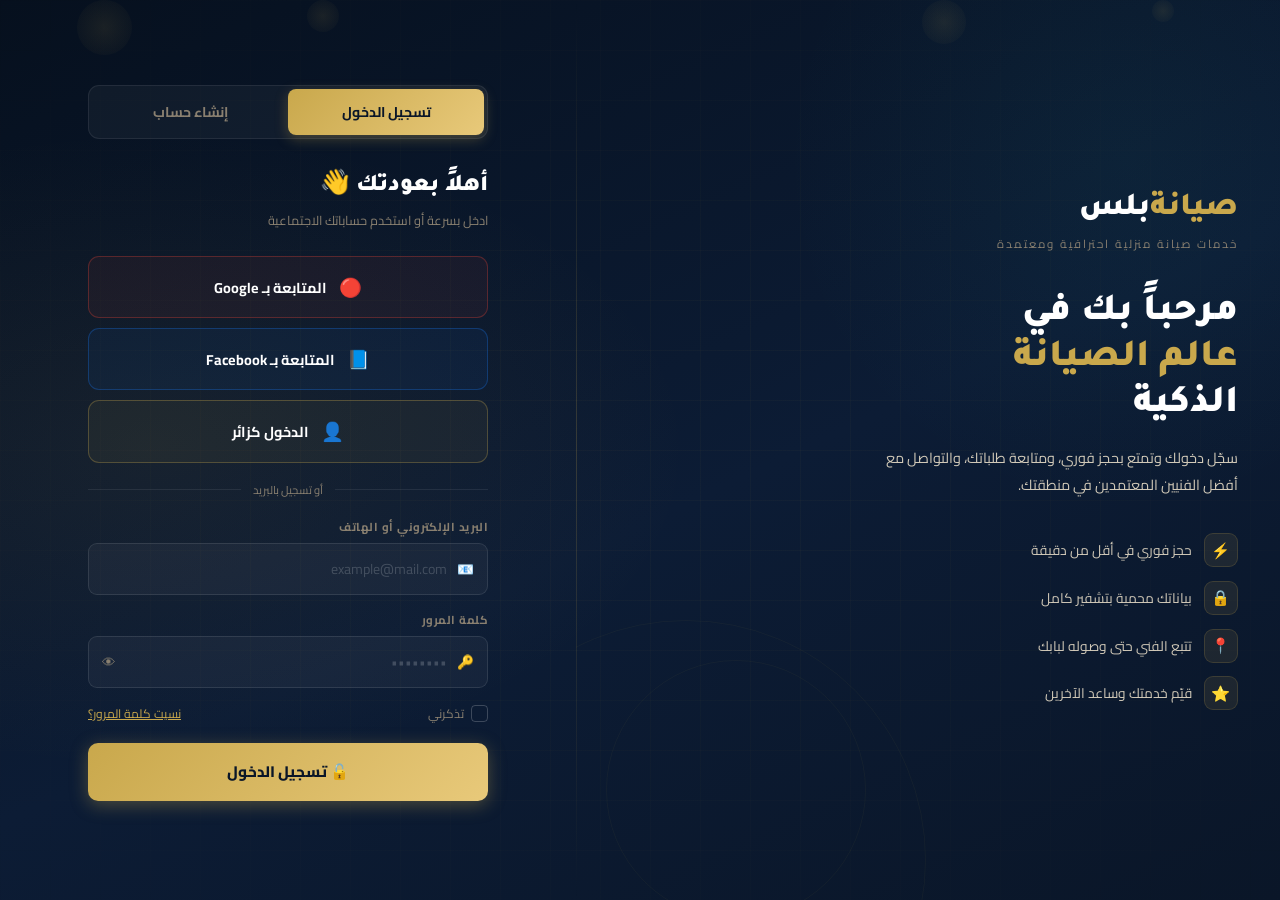
==== auth.html @ ac3dfc29 "Add files via upload" ====
<!DOCTYPE html>
<html lang="ar" dir="rtl">
<head>
<meta charset="UTF-8"/>
<meta name="viewport" content="width=device-width,initial-scale=1.0"/>
<title>صيانةبلس — تسجيل الدخول</title>
<link href="https://fonts.googleapis.com/css2?family=Cairo:wght@300;400;600;700;900&family=Tajawal:wght@400;700;800;900&display=swap" rel="stylesheet"/>
<style>
*,*::before,*::after{box-sizing:border-box;margin:0;padding:0}
:root{--navy:#0a1628;--navy-mid:#112240;--navy-light:#1a3258;--gold:#c9a84c;--gold-light:#e8c97a;--white:#fff;--body-text:#d1c9b8;--muted:#8a8070;--red:#e8534a;--green:#2ecc71}
html,body{height:100%;font-family:'Cairo',sans-serif;background:var(--navy);color:var(--white);overflow-x:hidden;-webkit-font-smoothing:antialiased}

/* BG */
.bg{position:fixed;inset:0;z-index:0;background:radial-gradient(ellipse 65% 55% at 12% 50%,rgba(201,168,76,.07),transparent 65%),radial-gradient(ellipse 45% 65% at 88% 18%,rgba(46,196,182,.05),transparent 60%),linear-gradient(155deg,#06101e,#0c1c35 55%,#0a1628)}
.bg-grid{position:fixed;inset:0;z-index:0;background-image:linear-gradient(rgba(201,168,76,.035) 1px,transparent 1px),linear-gradient(90deg,rgba(201,168,76,.035) 1px,transparent 1px);background-size:50px 50px;mask-image:radial-gradient(ellipse 100% 100% at 50% 50%,black 15%,transparent 75%)}
.particle{position:fixed;border-radius:50%;pointer-events:none;z-index:0;background:radial-gradient(circle,rgba(201,168,76,.1),transparent);animation:pfloat linear infinite}
@keyframes pfloat{0%{transform:translateY(105vh) scale(0);opacity:0}8%{opacity:1}92%{opacity:.25}100%{transform:translateY(-8vh) scale(1);opacity:0}}

/* LAYOUT */
.page{position:relative;z-index:1;min-height:100vh;display:grid;grid-template-columns:1.1fr .9fr}

/* BRAND PANEL */
.brand-panel{display:flex;flex-direction:column;justify-content:center;padding:3rem 6%;position:relative;overflow:hidden}
.brand-panel::after{content:'';position:absolute;top:0;left:0;width:1px;height:100%;background:linear-gradient(to bottom,transparent,rgba(201,168,76,.22),transparent)}
.deco{position:absolute;border-radius:50%;border:1px solid rgba(201,168,76,.05);pointer-events:none}
.brand-logo{font-family:'Tajawal',sans-serif;font-size:2rem;font-weight:900;color:var(--gold);margin-bottom:.35rem;animation:up .6s ease both}
.brand-logo span{color:var(--white)}
.brand-sub{font-size:.72rem;color:var(--muted);letter-spacing:2px;text-transform:uppercase;margin-bottom:2.2rem;animation:up .6s .08s ease both}
.brand-heading{font-family:'Tajawal',sans-serif;font-size:clamp(1.9rem,3vw,2.8rem);font-weight:900;line-height:1.2;margin-bottom:1rem;animation:up .6s .16s ease both}
.brand-heading em{font-style:normal;color:var(--gold)}
.brand-desc{font-size:.9rem;color:var(--body-text);line-height:1.85;max-width:380px;margin-bottom:2.2rem;animation:up .6s .24s ease both}
.brand-feats{display:flex;flex-direction:column;gap:.85rem;animation:up .6s .32s ease both}
.feat{display:flex;align-items:center;gap:.75rem;font-size:.86rem;color:var(--body-text)}
.feat-ico{width:34px;height:34px;border-radius:9px;background:rgba(201,168,76,.1);border:1px solid rgba(201,168,76,.18);display:flex;align-items:center;justify-content:center;font-size:.95rem;flex-shrink:0}

/* FORM PANEL */
.form-panel{display:flex;flex-direction:column;justify-content:center;align-items:center;padding:2.5rem 5%;overflow-y:auto}
.form-box{width:100%;max-width:400px}

/* TABS */
.tabs{display:grid;grid-template-columns:1fr 1fr;background:rgba(255,255,255,.04);border:1px solid rgba(255,255,255,.08);border-radius:11px;padding:3px;margin-bottom:1.8rem}
.tab{padding:.65rem;border-radius:8px;border:none;background:transparent;color:var(--muted);font-family:'Cairo',sans-serif;font-size:.88rem;font-weight:700;cursor:pointer;transition:all .25s}
.tab.active{background:linear-gradient(135deg,var(--gold),var(--gold-light));color:var(--navy);box-shadow:0 4px 14px rgba(201,168,76,.3)}
.form-title{font-family:'Tajawal',sans-serif;font-size:1.5rem;font-weight:900;margin-bottom:.35rem}
.form-title em{font-style:normal;color:var(--gold)}
.form-sub{font-size:.8rem;color:var(--muted);margin-bottom:1.5rem}

/* SOCIAL BUTTONS */
.socials{display:flex;flex-direction:column;gap:.6rem;margin-bottom:1rem}
.soc-btn{display:flex;align-items:center;justify-content:center;gap:.75rem;padding:.8rem;border-radius:11px;border:1px solid rgba(255,255,255,.1);background:rgba(255,255,255,.04);color:var(--white);font-family:'Cairo',sans-serif;font-size:.9rem;font-weight:700;cursor:pointer;transition:all .22s;width:100%}
.soc-btn:hover{transform:translateY(-2px);box-shadow:0 6px 18px rgba(0,0,0,.3)}
.soc-btn.google{border-color:rgba(234,67,53,.3);background:rgba(234,67,53,.06)}
.soc-btn.google:hover{background:rgba(234,67,53,.13);border-color:rgba(234,67,53,.55)}
.soc-btn.fb{border-color:rgba(24,119,242,.3);background:rgba(24,119,242,.06)}
.soc-btn.fb:hover{background:rgba(24,119,242,.13);border-color:rgba(24,119,242,.55)}
.soc-btn.guest{border-color:rgba(201,168,76,.3);background:rgba(201,168,76,.06)}
.soc-btn.guest:hover{background:rgba(201,168,76,.13);border-color:rgba(201,168,76,.55)}
.soc-ico{font-size:1.15rem}

/* DIVIDER */
.divider{display:flex;align-items:center;gap:.75rem;margin:1rem 0}
.divider::before,.divider::after{content:'';flex:1;height:1px;background:rgba(255,255,255,.08)}
.divider span{font-size:.7rem;color:var(--muted);white-space:nowrap}

/* FORM FIELDS */
.fg{margin-bottom:.85rem}
.fg label{display:block;font-size:.72rem;font-weight:700;color:var(--muted);margin-bottom:.35rem;letter-spacing:.5px}
.iw{position:relative}
.iw .ico{position:absolute;top:50%;transform:translateY(-50%);right:.9rem;font-size:.85rem;color:var(--muted);pointer-events:none;transition:color .2s}
.iw input{width:100%;background:rgba(255,255,255,.04);border:1px solid rgba(255,255,255,.1);border-radius:9px;padding:.75rem 2.5rem .75rem 2.5rem;color:var(--white);font-family:'Cairo',sans-serif;font-size:.88rem;outline:none;transition:border-color .2s,background .2s}
.iw input:focus{border-color:var(--gold);background:rgba(201,168,76,.04)}
.iw input::placeholder{color:rgba(255,255,255,.18)}
.iw input:focus~.ico{color:var(--gold)}
.iw input.ie{border-color:var(--red)!important}
.eye{position:absolute;top:50%;transform:translateY(-50%);left:.9rem;background:none;border:none;color:var(--muted);cursor:pointer;font-size:.85rem;transition:color .2s}
.eye:hover{color:var(--gold)}
.err-msg{font-size:.7rem;color:var(--red);margin-top:.28rem;display:none}
.err-msg.show{display:block}
.fgrow{display:grid;grid-template-columns:1fr 1fr;gap:.75rem}

/* STRENGTH */
.str-wrap{margin-top:.35rem;display:none}
.str-wrap.show{display:block}
.str-bar{height:3px;border-radius:3px;background:rgba(255,255,255,.08);overflow:hidden}
.str-fill{height:100%;border-radius:3px;transition:width .3s,background .3s;width:0}
.str-lbl{font-size:.65rem;color:var(--muted);margin-top:.25rem}

/* EXTRA ROWS */
.row-between{display:flex;justify-content:space-between;align-items:center;margin-bottom:1.1rem}
.chk-row{display:flex;align-items:center;gap:.45rem;cursor:pointer}
.chk-row input{display:none}
.chk{width:17px;height:17px;border-radius:4px;border:1px solid rgba(255,255,255,.2);display:flex;align-items:center;justify-content:center;flex-shrink:0;transition:all .2s}
.chk-row input:checked+.chk{background:var(--gold);border-color:var(--gold)}
.chk-row input:checked+.chk::after{content:'✓';font-size:.6rem;color:var(--navy);font-weight:900}
.chk-lbl{font-size:.76rem;color:var(--muted)}
.chk-lbl a{color:var(--gold)}
.forgot{font-size:.76rem;color:var(--gold)}
.forgot:hover{text-decoration:underline}

/* SUBMIT */
.btn-go{width:100%;padding:.92rem;background:linear-gradient(135deg,var(--gold),var(--gold-light));color:var(--navy);border:none;border-radius:10px;font-family:'Cairo',sans-serif;font-size:.95rem;font-weight:800;cursor:pointer;transition:transform .2s,box-shadow .2s;box-shadow:0 4px 18px rgba(201,168,76,.35);margin-bottom:.9rem}
.btn-go:hover{transform:translateY(-2px);box-shadow:0 8px 28px rgba(201,168,76,.5)}
.btn-go.ld{pointer-events:none;opacity:.75}

/* SUCCESS */
.suc-box{display:none;text-align:center;padding:1.5rem 0}
.suc-ring{width:72px;height:72px;border-radius:50%;background:rgba(46,204,113,.1);border:2px solid var(--green);display:flex;align-items:center;justify-content:center;font-size:2rem;margin:0 auto .9rem;animation:pop .4s ease}
@keyframes pop{from{transform:scale(0)}to{transform:scale(1)}}
.suc-box h3{font-family:'Tajawal',sans-serif;font-size:1.3rem;font-weight:900;margin-bottom:.4rem}
.suc-box p{font-size:.83rem;color:var(--body-text);line-height:1.7;margin-bottom:1.2rem}

/* TOAST */
.toast{position:fixed;bottom:1.5rem;left:50%;transform:translateX(-50%);background:var(--navy-mid);border:1px solid rgba(201,168,76,.3);border-radius:10px;padding:.72rem 1.4rem;font-size:.83rem;font-weight:600;box-shadow:0 8px 28px rgba(0,0,0,.4);z-index:999;opacity:0;pointer-events:none;transition:opacity .3s;white-space:nowrap}
.toast.show{opacity:1}
.toast.ok{border-color:rgba(46,204,113,.4);color:#86efac}
.toast.err{border-color:rgba(232,83,74,.4);color:#fca5a5}

@keyframes up{from{opacity:0;transform:translateY(14px)}to{opacity:1;transform:translateY(0)}}

/* RESPONSIVE */
@media(max-width:860px){
  .page{grid-template-columns:1fr}
  .brand-panel{display:none}
  .form-panel{padding:2rem 1.2rem;min-height:100vh;justify-content:flex-start;padding-top:3.5rem}
  .form-box{max-width:100%}
}
@media(max-width:420px){
  .fgrow{grid-template-columns:1fr}
  .soc-btn{font-size:.82rem}
}
</style>
</head>
<body>
<div class="bg"></div>
<div class="bg-grid"></div>
<div class="particle" style="width:55px;height:55px;left:6%;animation-duration:13s;animation-delay:0s"></div>
<div class="particle" style="width:32px;height:32px;left:24%;animation-duration:18s;animation-delay:3.5s"></div>
<div class="particle" style="width:44px;height:44px;left:72%;animation-duration:15s;animation-delay:1.8s"></div>
<div class="particle" style="width:22px;height:22px;left:90%;animation-duration:21s;animation-delay:7s"></div>

<div class="page">
  <!-- BRAND -->
  <div class="brand-panel">
    <div class="deco" style="width:480px;height:480px;bottom:-200px;left:-130px"></div>
    <div class="deco" style="width:260px;height:260px;bottom:-20px;left:30px"></div>
    <div class="brand-logo">صيانة<span>بلس</span></div>
    <div class="brand-sub">خدمات صيانة منزلية احترافية ومعتمدة</div>
    <div class="brand-heading">مرحباً بك في<br/><em>عالم الصيانة</em><br/>الذكية</div>
    <p class="brand-desc">سجّل دخولك وتمتع بحجز فوري، ومتابعة طلباتك، والتواصل مع أفضل الفنيين المعتمدين في منطقتك.</p>
    <div class="brand-feats">
      <div class="feat"><div class="feat-ico">⚡</div><span>حجز فوري في أقل من دقيقة</span></div>
      <div class="feat"><div class="feat-ico">🔒</div><span>بياناتك محمية بتشفير كامل</span></div>
      <div class="feat"><div class="feat-ico">📍</div><span>تتبع الفني حتى وصوله لبابك</span></div>
      <div class="feat"><div class="feat-ico">⭐</div><span>قيّم خدمتك وساعد الآخرين</span></div>
    </div>
  </div>

  <!-- FORM -->
  <div class="form-panel">
    <div class="form-box">

      <!-- Mobile logo -->
      <div style="display:none" class="mob-logo">
        <div class="brand-logo" style="font-size:1.6rem;margin-bottom:.2rem">صيانة<span style="color:#fff">بلس</span></div>
        <div style="font-size:.7rem;color:var(--muted);letter-spacing:2px;text-transform:uppercase;margin-bottom:1.5rem">خدمات صيانة منزلية</div>
      </div>

      <div class="tabs">
        <button class="tab active" id="tab-login" onclick="switchTab('login')">تسجيل الدخول</button>
        <button class="tab" id="tab-reg" onclick="switchTab('reg')">إنشاء حساب</button>
      </div>

      <!-- ══ LOGIN ══ -->
      <div id="sec-login">
        <div class="form-title">أهلاً بعودتك <em>👋</em></div>
        <p class="form-sub">ادخل بسرعة أو استخدم حساباتك الاجتماعية</p>
        <div class="socials">
          <button class="soc-btn google" onclick="goSocial('Google')"><span class="soc-ico">🔴</span> المتابعة بـ Google</button>
          <button class="soc-btn fb" onclick="goSocial('Facebook')"><span class="soc-ico">📘</span> المتابعة بـ Facebook</button>
          <button class="soc-btn guest" onclick="goGuest()"><span class="soc-ico">👤</span> الدخول كزائر</button>
        </div>
        <div class="divider"><span>أو تسجيل بالبريد</span></div>
        <div class="fg">
          <label>البريد الإلكتروني أو الهاتف</label>
          <div class="iw"><input type="text" id="l-email" placeholder="example@mail.com"/><span class="ico">📧</span></div>
          <div class="err-msg" id="l-email-err">يرجى إدخال بريد أو هاتف صحيح</div>
        </div>
        <div class="fg">
          <label>كلمة المرور</label>
          <div class="iw"><input type="password" id="l-pass" placeholder="••••••••"/><span class="ico">🔑</span><button class="eye" onclick="togglePass('l-pass',this)" type="button">👁</button></div>
          <div class="err-msg" id="l-pass-err">كلمة المرور مطلوبة</div>
        </div>
        <div class="row-between">
          <label class="chk-row"><input type="checkbox" id="l-rem"/><span class="chk"></span><span class="chk-lbl">تذكرني</span></label>
          <a href="#" class="forgot">نسيت كلمة المرور؟</a>
        </div>
        <button class="btn-go" id="l-btn" onclick="doLogin()">🔓 تسجيل الدخول</button>
      </div>

      <!-- ══ REGISTER ══ -->
      <div id="sec-reg" style="display:none">
        <div class="form-title">إنشاء <em>حساب جديد</em></div>
        <p class="form-sub">انضم لآلاف العملاء السعداء اليوم</p>
        <div class="socials">
          <button class="soc-btn google" onclick="goSocial('Google')"><span class="soc-ico">🔴</span> التسجيل بـ Google</button>
          <button class="soc-btn fb" onclick="goSocial('Facebook')"><span class="soc-ico">📘</span> التسجيل بـ Facebook</button>
        </div>
        <div class="divider"><span>أو بالبريد الإلكتروني</span></div>
        <div class="suc-box" id="reg-ok">
          <div class="suc-ring">✅</div>
          <h3>تم إنشاء حسابك!</h3>
          <p>مرحباً بك في صيانةبلس 🎉<br/>جاري الدخول للموقع...</p>
          <button class="btn-go" onclick="redirect()">الذهاب للموقع →</button>
        </div>
        <div id="reg-form">
          <div class="fgrow">
            <div class="fg"><label>الاسم الأول</label><div class="iw"><input type="text" id="r-first" placeholder="محمد"/><span class="ico">👤</span></div><div class="err-msg" id="r-first-err">الاسم مطلوب</div></div>
            <div class="fg"><label>اسم العائلة</label><div class="iw"><input type="text" id="r-last" placeholder="أحمد"/><span class="ico">👤</span></div><div class="err-msg" id="r-last-err">مطلوب</div></div>
          </div>
          <div class="fg"><label>رقم الهاتف</label><div class="iw"><input type="tel" id="r-phone" placeholder="01XXXXXXXXX"/><span class="ico">📞</span></div><div class="err-msg" id="r-phone-err">رقم غير صحيح (01XXXXXXXXX)</div></div>
          <div class="fg"><label>البريد الإلكتروني</label><div class="iw"><input type="email" id="r-email" placeholder="example@mail.com"/><span class="ico">📧</span></div><div class="err-msg" id="r-email-err">بريد غير صحيح</div></div>
          <div class="fg">
            <label>كلمة المرور</label>
            <div class="iw"><input type="password" id="r-pass" placeholder="••••••••" oninput="checkStr(this.value)"/><span class="ico">🔑</span><button class="eye" onclick="togglePass('r-pass',this)" type="button">👁</button></div>
            <div class="str-wrap" id="str-wrap"><div class="str-bar"><div class="str-fill" id="str-fill"></div></div><div class="str-lbl" id="str-lbl"></div></div>
            <div class="err-msg" id="r-pass-err">كلمة المرور يجب أن تكون 8 أحرف على الأقل</div>
          </div>
          <div class="fg"><label>تأكيد كلمة المرور</label><div class="iw"><input type="password" id="r-pass2" placeholder="••••••••"/><span class="ico">🔑</span><button class="eye" onclick="togglePass('r-pass2',this)" type="button">👁</button></div><div class="err-msg" id="r-pass2-err">كلمات المرور غير متطابقة</div></div>
          <label class="chk-row" style="margin-bottom:1.1rem"><input type="checkbox" id="r-agree"/><span class="chk"></span><span class="chk-lbl">أوافق على <a href="#">الشروط والأحكام</a></span></label>
          <button class="btn-go" id="r-btn" onclick="doReg()">🚀 إنشاء الحساب</button>
        </div>
      </div>

    </div>
  </div>
</div>

<div class="toast" id="toast"></div>

<script>
// show mobile logo on small screens
if(window.innerWidth<=860){const ml=document.querySelector('.mob-logo');if(ml)ml.style.display='block';}

function switchTab(t){
  const isL=t==='login';
  document.getElementById('sec-login').style.display=isL?'block':'none';
  document.getElementById('sec-reg').style.display=isL?'none':'block';
  document.getElementById('tab-login').classList.toggle('active',isL);
  document.getElementById('tab-reg').classList.toggle('active',!isL);
  if(!isL){document.getElementById('reg-ok').style.display='none';document.getElementById('reg-form').style.display='block';}
}

function togglePass(id,btn){
  const el=document.getElementById(id);
  const h=el.type==='password';
  el.type=h?'text':'password';btn.textContent=h?'🙈':'👁';
}

function checkStr(v){
  const w=document.getElementById('str-wrap'),f=document.getElementById('str-fill'),l=document.getElementById('str-lbl');
  w.classList.toggle('show',v.length>0);if(!v)return;
  let s=0;if(v.length>=8)s++;if(/[A-Z]/.test(v))s++;if(/[0-9]/.test(v))s++;if(/[^A-Za-z0-9]/.test(v))s++;
  const lvs=[{w:'25%',bg:'#e8534a',t:'🔴 ضعيفة جداً'},{w:'50%',bg:'#f97316',t:'🟠 ضعيفة'},{w:'75%',bg:'#eab308',t:'🟡 متوسطة'},{w:'100%',bg:'#2ecc71',t:'🟢 قوية جداً'}];
  const lv=lvs[Math.max(s-1,0)];f.style.width=lv.w;f.style.background=lv.bg;l.textContent=lv.t;
}

function showToast(msg,type='ok'){
  const t=document.getElementById('toast');t.textContent=msg;t.className='toast '+type+' show';
  setTimeout(()=>t.classList.remove('show'),3200);
}

function isEmail(v){return /^[^\s@]+@[^\s@]+\.[^\s@]+$/.test(v);}
function isPhone(v){return /^01[0-9]{9}$/.test(v.replace(/[\s-]/g,''));}

function setErr(id,show){const el=document.getElementById(id);if(el)el.classList.toggle('show',show);}
function setIE(id,has){const el=document.getElementById(id);if(el)el.classList.toggle('ie',has);}

function redirect(){sessionStorage.setItem('loggedIn','true');window.location.href='index.html';}

function doLogin(){
  const em=document.getElementById('l-email').value.trim();
  const ps=document.getElementById('l-pass').value;
  let ok=true;
  const emOk=isEmail(em)||isPhone(em);setIE('l-email',!emOk);setErr('l-email-err',!emOk);if(!emOk)ok=false;
  const psOk=ps.length>0;setIE('l-pass',!psOk);setErr('l-pass-err',!psOk);if(!psOk)ok=false;
  if(!ok)return;
  const btn=document.getElementById('l-btn');
  btn.classList.add('ld');btn.textContent='جاري التحقق...';
  setTimeout(()=>{
    btn.classList.remove('ld');btn.textContent='🔓 تسجيل الدخول';
    showToast('✅ أهلاً بك! جاري الدخول...','ok');
    setTimeout(()=>{sessionStorage.setItem('loggedIn','true');window.location.href='index.html';},1100);
  },1600);
}

function doReg(){
  const first=document.getElementById('r-first').value.trim();
  const last=document.getElementById('r-last').value.trim();
  const phone=document.getElementById('r-phone').value.trim();
  const email=document.getElementById('r-email').value.trim();
  const pass=document.getElementById('r-pass').value;
  const pass2=document.getElementById('r-pass2').value;
  const agreed=document.getElementById('r-agree').checked;
  let ok=true;
  setIE('r-first',!first);setErr('r-first-err',!first);if(!first)ok=false;
  setIE('r-last',!last);setErr('r-last-err',!last);if(!last)ok=false;
  const phOk=isPhone(phone);setIE('r-phone',!phOk);setErr('r-phone-err',!phOk);if(!phOk)ok=false;
  const emOk=isEmail(email);setIE('r-email',!emOk);setErr('r-email-err',!emOk);if(!emOk)ok=false;
  const psOk=pass.length>=8;setIE('r-pass',!psOk);setErr('r-pass-err',!psOk);if(!psOk)ok=false;
  const p2Ok=pass===pass2&&pass2.length>0;setIE('r-pass2',!p2Ok);setErr('r-pass2-err',!p2Ok);if(!p2Ok)ok=false;
  if(!agreed){showToast('⚠️ يجب الموافقة على الشروط','err');ok=false;}
  if(!ok)return;
  const btn=document.getElementById('r-btn');
  btn.classList.add('ld');btn.textContent='جاري إنشاء الحساب...';
  setTimeout(()=>{
    btn.classList.remove('ld');btn.textContent='🚀 إنشاء الحساب';
    sessionStorage.setItem('loggedIn','true');
    sessionStorage.setItem('userName',first+' '+last);
    document.getElementById('reg-form').style.display='none';
    document.getElementById('reg-ok').style.display='block';
  },1800);
}

function goSocial(p){
  showToast('🔄 جاري الاتصال بـ '+p+'...','ok');
  setTimeout(()=>{
    sessionStorage.setItem('loggedIn','true');
    sessionStorage.setItem('via',p);
    showToast('✅ تم الدخول بنجاح!','ok');
    setTimeout(()=>{window.location.href='index.html';},900);
  },1700);
}

function goGuest(){
  showToast('👤 دخول كزائر...','ok');
  setTimeout(()=>{sessionStorage.setItem('loggedIn','guest');window.location.href='index.html';},700);
}

document.addEventListener('keydown',e=>{
  if(e.key==='Enter'){
    const sec=document.getElementById('sec-login').style.display;
    if(sec!=='none')doLogin();else doReg();
  }
});
</script>
</body>
</html>
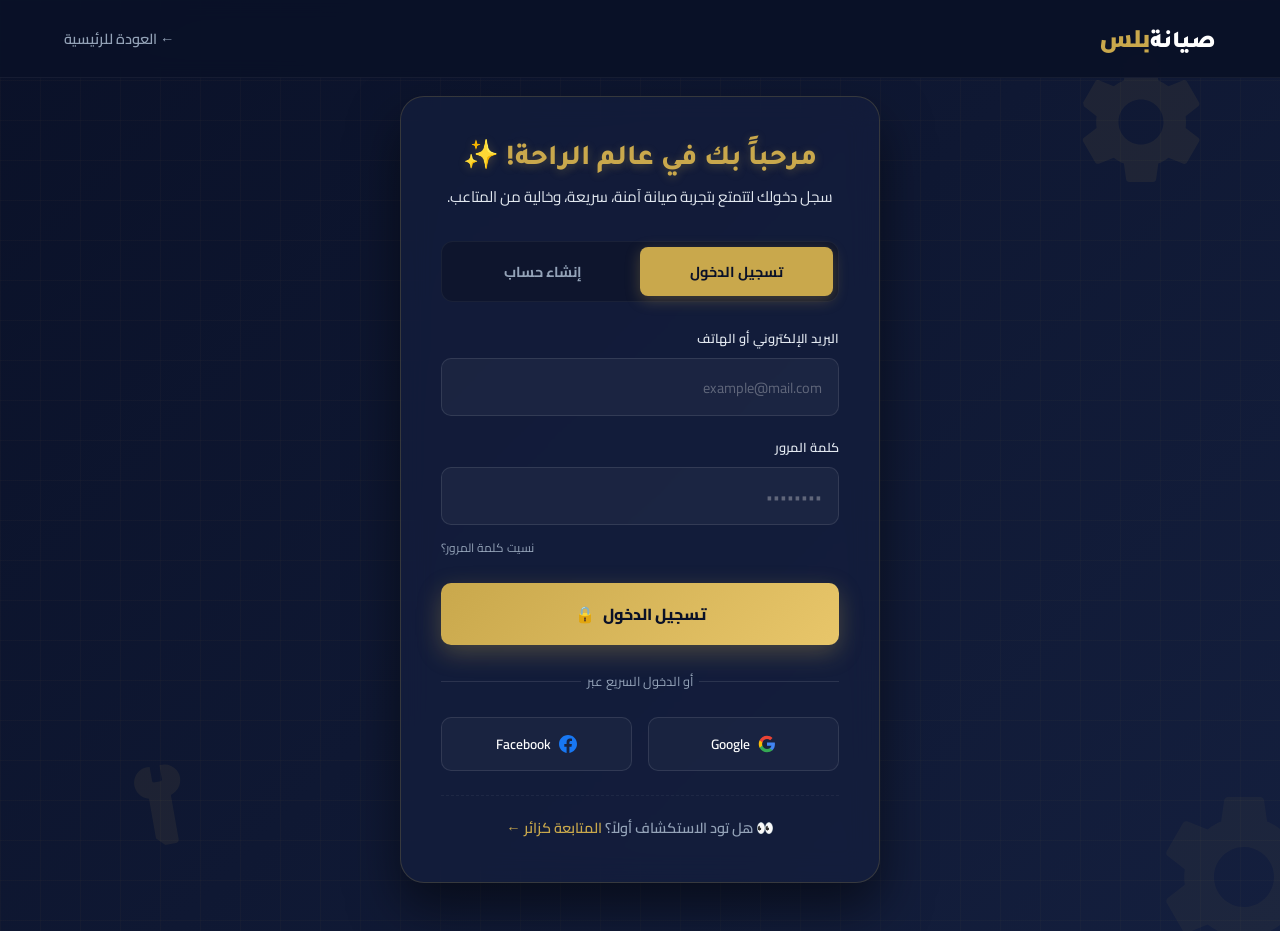
==== commit 8171fd31: "Add files via upload" ====
--- a/auth.html
+++ b/auth.html
@@ -3,345 +3,373 @@
 <head>
 <meta charset="UTF-8"/>
 <meta name="viewport" content="width=device-width,initial-scale=1.0"/>
-<title>صيانةبلس — تسجيل الدخول</title>
+<title>تسجيل الدخول — صيانةبلس</title>
 <link href="https://fonts.googleapis.com/css2?family=Cairo:wght@300;400;600;700;900&family=Tajawal:wght@400;700;800;900&display=swap" rel="stylesheet"/>
+
 <style>
-*,*::before,*::after{box-sizing:border-box;margin:0;padding:0}
-:root{--navy:#0a1628;--navy-mid:#112240;--navy-light:#1a3258;--gold:#c9a84c;--gold-light:#e8c97a;--white:#fff;--body-text:#d1c9b8;--muted:#8a8070;--red:#e8534a;--green:#2ecc71}
-html,body{height:100%;font-family:'Cairo',sans-serif;background:var(--navy);color:var(--white);overflow-x:hidden;-webkit-font-smoothing:antialiased}
-
-/* BG */
-.bg{position:fixed;inset:0;z-index:0;background:radial-gradient(ellipse 65% 55% at 12% 50%,rgba(201,168,76,.07),transparent 65%),radial-gradient(ellipse 45% 65% at 88% 18%,rgba(46,196,182,.05),transparent 60%),linear-gradient(155deg,#06101e,#0c1c35 55%,#0a1628)}
-.bg-grid{position:fixed;inset:0;z-index:0;background-image:linear-gradient(rgba(201,168,76,.035) 1px,transparent 1px),linear-gradient(90deg,rgba(201,168,76,.035) 1px,transparent 1px);background-size:50px 50px;mask-image:radial-gradient(ellipse 100% 100% at 50% 50%,black 15%,transparent 75%)}
-.particle{position:fixed;border-radius:50%;pointer-events:none;z-index:0;background:radial-gradient(circle,rgba(201,168,76,.1),transparent);animation:pfloat linear infinite}
-@keyframes pfloat{0%{transform:translateY(105vh) scale(0);opacity:0}8%{opacity:1}92%{opacity:.25}100%{transform:translateY(-8vh) scale(1);opacity:0}}
-
-/* LAYOUT */
-.page{position:relative;z-index:1;min-height:100vh;display:grid;grid-template-columns:1.1fr .9fr}
-
-/* BRAND PANEL */
-.brand-panel{display:flex;flex-direction:column;justify-content:center;padding:3rem 6%;position:relative;overflow:hidden}
-.brand-panel::after{content:'';position:absolute;top:0;left:0;width:1px;height:100%;background:linear-gradient(to bottom,transparent,rgba(201,168,76,.22),transparent)}
-.deco{position:absolute;border-radius:50%;border:1px solid rgba(201,168,76,.05);pointer-events:none}
-.brand-logo{font-family:'Tajawal',sans-serif;font-size:2rem;font-weight:900;color:var(--gold);margin-bottom:.35rem;animation:up .6s ease both}
-.brand-logo span{color:var(--white)}
-.brand-sub{font-size:.72rem;color:var(--muted);letter-spacing:2px;text-transform:uppercase;margin-bottom:2.2rem;animation:up .6s .08s ease both}
-.brand-heading{font-family:'Tajawal',sans-serif;font-size:clamp(1.9rem,3vw,2.8rem);font-weight:900;line-height:1.2;margin-bottom:1rem;animation:up .6s .16s ease both}
-.brand-heading em{font-style:normal;color:var(--gold)}
-.brand-desc{font-size:.9rem;color:var(--body-text);line-height:1.85;max-width:380px;margin-bottom:2.2rem;animation:up .6s .24s ease both}
-.brand-feats{display:flex;flex-direction:column;gap:.85rem;animation:up .6s .32s ease both}
-.feat{display:flex;align-items:center;gap:.75rem;font-size:.86rem;color:var(--body-text)}
-.feat-ico{width:34px;height:34px;border-radius:9px;background:rgba(201,168,76,.1);border:1px solid rgba(201,168,76,.18);display:flex;align-items:center;justify-content:center;font-size:.95rem;flex-shrink:0}
-
-/* FORM PANEL */
-.form-panel{display:flex;flex-direction:column;justify-content:center;align-items:center;padding:2.5rem 5%;overflow-y:auto}
-.form-box{width:100%;max-width:400px}
-
-/* TABS */
-.tabs{display:grid;grid-template-columns:1fr 1fr;background:rgba(255,255,255,.04);border:1px solid rgba(255,255,255,.08);border-radius:11px;padding:3px;margin-bottom:1.8rem}
-.tab{padding:.65rem;border-radius:8px;border:none;background:transparent;color:var(--muted);font-family:'Cairo',sans-serif;font-size:.88rem;font-weight:700;cursor:pointer;transition:all .25s}
-.tab.active{background:linear-gradient(135deg,var(--gold),var(--gold-light));color:var(--navy);box-shadow:0 4px 14px rgba(201,168,76,.3)}
-.form-title{font-family:'Tajawal',sans-serif;font-size:1.5rem;font-weight:900;margin-bottom:.35rem}
-.form-title em{font-style:normal;color:var(--gold)}
-.form-sub{font-size:.8rem;color:var(--muted);margin-bottom:1.5rem}
-
-/* SOCIAL BUTTONS */
-.socials{display:flex;flex-direction:column;gap:.6rem;margin-bottom:1rem}
-.soc-btn{display:flex;align-items:center;justify-content:center;gap:.75rem;padding:.8rem;border-radius:11px;border:1px solid rgba(255,255,255,.1);background:rgba(255,255,255,.04);color:var(--white);font-family:'Cairo',sans-serif;font-size:.9rem;font-weight:700;cursor:pointer;transition:all .22s;width:100%}
-.soc-btn:hover{transform:translateY(-2px);box-shadow:0 6px 18px rgba(0,0,0,.3)}
-.soc-btn.google{border-color:rgba(234,67,53,.3);background:rgba(234,67,53,.06)}
-.soc-btn.google:hover{background:rgba(234,67,53,.13);border-color:rgba(234,67,53,.55)}
-.soc-btn.fb{border-color:rgba(24,119,242,.3);background:rgba(24,119,242,.06)}
-.soc-btn.fb:hover{background:rgba(24,119,242,.13);border-color:rgba(24,119,242,.55)}
-.soc-btn.guest{border-color:rgba(201,168,76,.3);background:rgba(201,168,76,.06)}
-.soc-btn.guest:hover{background:rgba(201,168,76,.13);border-color:rgba(201,168,76,.55)}
-.soc-ico{font-size:1.15rem}
-
-/* DIVIDER */
-.divider{display:flex;align-items:center;gap:.75rem;margin:1rem 0}
-.divider::before,.divider::after{content:'';flex:1;height:1px;background:rgba(255,255,255,.08)}
-.divider span{font-size:.7rem;color:var(--muted);white-space:nowrap}
-
-/* FORM FIELDS */
-.fg{margin-bottom:.85rem}
-.fg label{display:block;font-size:.72rem;font-weight:700;color:var(--muted);margin-bottom:.35rem;letter-spacing:.5px}
-.iw{position:relative}
-.iw .ico{position:absolute;top:50%;transform:translateY(-50%);right:.9rem;font-size:.85rem;color:var(--muted);pointer-events:none;transition:color .2s}
-.iw input{width:100%;background:rgba(255,255,255,.04);border:1px solid rgba(255,255,255,.1);border-radius:9px;padding:.75rem 2.5rem .75rem 2.5rem;color:var(--white);font-family:'Cairo',sans-serif;font-size:.88rem;outline:none;transition:border-color .2s,background .2s}
-.iw input:focus{border-color:var(--gold);background:rgba(201,168,76,.04)}
-.iw input::placeholder{color:rgba(255,255,255,.18)}
-.iw input:focus~.ico{color:var(--gold)}
-.iw input.ie{border-color:var(--red)!important}
-.eye{position:absolute;top:50%;transform:translateY(-50%);left:.9rem;background:none;border:none;color:var(--muted);cursor:pointer;font-size:.85rem;transition:color .2s}
-.eye:hover{color:var(--gold)}
-.err-msg{font-size:.7rem;color:var(--red);margin-top:.28rem;display:none}
-.err-msg.show{display:block}
-.fgrow{display:grid;grid-template-columns:1fr 1fr;gap:.75rem}
-
-/* STRENGTH */
-.str-wrap{margin-top:.35rem;display:none}
-.str-wrap.show{display:block}
-.str-bar{height:3px;border-radius:3px;background:rgba(255,255,255,.08);overflow:hidden}
-.str-fill{height:100%;border-radius:3px;transition:width .3s,background .3s;width:0}
-.str-lbl{font-size:.65rem;color:var(--muted);margin-top:.25rem}
-
-/* EXTRA ROWS */
-.row-between{display:flex;justify-content:space-between;align-items:center;margin-bottom:1.1rem}
-.chk-row{display:flex;align-items:center;gap:.45rem;cursor:pointer}
-.chk-row input{display:none}
-.chk{width:17px;height:17px;border-radius:4px;border:1px solid rgba(255,255,255,.2);display:flex;align-items:center;justify-content:center;flex-shrink:0;transition:all .2s}
-.chk-row input:checked+.chk{background:var(--gold);border-color:var(--gold)}
-.chk-row input:checked+.chk::after{content:'✓';font-size:.6rem;color:var(--navy);font-weight:900}
-.chk-lbl{font-size:.76rem;color:var(--muted)}
-.chk-lbl a{color:var(--gold)}
-.forgot{font-size:.76rem;color:var(--gold)}
-.forgot:hover{text-decoration:underline}
-
-/* SUBMIT */
-.btn-go{width:100%;padding:.92rem;background:linear-gradient(135deg,var(--gold),var(--gold-light));color:var(--navy);border:none;border-radius:10px;font-family:'Cairo',sans-serif;font-size:.95rem;font-weight:800;cursor:pointer;transition:transform .2s,box-shadow .2s;box-shadow:0 4px 18px rgba(201,168,76,.35);margin-bottom:.9rem}
-.btn-go:hover{transform:translateY(-2px);box-shadow:0 8px 28px rgba(201,168,76,.5)}
-.btn-go.ld{pointer-events:none;opacity:.75}
-
-/* SUCCESS */
-.suc-box{display:none;text-align:center;padding:1.5rem 0}
-.suc-ring{width:72px;height:72px;border-radius:50%;background:rgba(46,204,113,.1);border:2px solid var(--green);display:flex;align-items:center;justify-content:center;font-size:2rem;margin:0 auto .9rem;animation:pop .4s ease}
-@keyframes pop{from{transform:scale(0)}to{transform:scale(1)}}
-.suc-box h3{font-family:'Tajawal',sans-serif;font-size:1.3rem;font-weight:900;margin-bottom:.4rem}
-.suc-box p{font-size:.83rem;color:var(--body-text);line-height:1.7;margin-bottom:1.2rem}
-
-/* TOAST */
-.toast{position:fixed;bottom:1.5rem;left:50%;transform:translateX(-50%);background:var(--navy-mid);border:1px solid rgba(201,168,76,.3);border-radius:10px;padding:.72rem 1.4rem;font-size:.83rem;font-weight:600;box-shadow:0 8px 28px rgba(0,0,0,.4);z-index:999;opacity:0;pointer-events:none;transition:opacity .3s;white-space:nowrap}
-.toast.show{opacity:1}
-.toast.ok{border-color:rgba(46,204,113,.4);color:#86efac}
-.toast.err{border-color:rgba(232,83,74,.4);color:#fca5a5}
-
-@keyframes up{from{opacity:0;transform:translateY(14px)}to{opacity:1;transform:translateY(0)}}
+/* ── المتغيرات والألوان الأساسية ── */
+:root {
+  --navy: #0a1128; --navy-mid: #141f3e; --navy-light: #1f2d54;
+  --gold: #c9a84c; --gold-light: #e8c66a; --white: #ffffff;
+  --body-text: #e2e8f0; --muted: #94a3b8; --green: #2ecc71; --blue: #3b82f6;
+  --red: #ef4444;
+}
+* { box-sizing: border-box; margin: 0; padding: 0; font-family: 'Cairo', sans-serif; }
+body { background-color: var(--navy); color: var(--white); overflow-x: hidden; min-height: 100vh; display: flex; flex-direction: column; }
+a { text-decoration: none; }
+
+/* ── النافبار ── */
+.navbar { width: 100%; background: rgba(10,17,40,0.95); backdrop-filter: blur(10px); display: flex; justify-content: space-between; align-items: center; padding: 1rem 5%; z-index: 99; border-bottom: 1px solid rgba(255,255,255,0.05); position: absolute; top: 0; }
+.nav-logo { font-family: 'Tajawal', sans-serif; font-size: 1.5rem; font-weight: 900; color: var(--white); }
+.nav-logo span { color: var(--gold); }
+.nav-back { color: var(--muted); font-size: 0.9rem; font-weight: 600; transition: color 0.3s; display: flex; align-items: center; gap: 0.5rem; }
+.nav-back:hover { color: var(--white); }
+
+/* ── الخلفية والتروس ── */
+.auth-wrapper { flex: 1; display: flex; align-items: center; justify-content: center; padding: 6rem 5% 3rem; position: relative; overflow: hidden; background: linear-gradient(135deg, var(--navy), var(--navy-mid)); }
+.auth-wrapper::before { content: ''; position: absolute; inset: 0; background-image: linear-gradient(rgba(201,168,76,.03) 1px, transparent 1px), linear-gradient(90deg, rgba(201,168,76,.03) 1px, transparent 1px); background-size: 40px 40px; z-index: 1; }
+
+.floating-tools { position: absolute; inset: 0; z-index: 2; pointer-events: none; }
+.f-tool { position: absolute; opacity: 0.08; color: var(--gold); }
+.f-tool svg { width: 100%; height: 100%; fill: currentColor; display: block; }
+.ft1 { width: 150px; height: 150px; top: 5%; right: 5%; animation: spinGear 30s linear infinite; }
+.ft2 { width: 80px; height: 80px; bottom: 10%; left: 10%; animation: floatSpace 8s ease-in-out infinite 1s; transform: rotate(35deg); }
+.ft3 { width: 200px; height: 200px; bottom: -5%; right: -5%; animation: spinGear 40s linear infinite reverse; opacity: 0.05; }
+@keyframes floatSpace { 0%, 100% { transform: translateY(0) rotate(35deg); } 50% { transform: translateY(-20px) rotate(35deg); } }
+@keyframes spinGear { 100% { transform: rotate(360deg); } }
+
+/* ── حاوية تسجيل الدخول (Glassmorphism) ── */
+.auth-box { background: rgba(20, 31, 62, 0.7); backdrop-filter: blur(15px); border: 1px solid rgba(201, 168, 76, 0.2); border-radius: 24px; width: 100%; max-width: 480px; padding: 2.5rem; position: relative; z-index: 10; box-shadow: 0 25px 50px rgba(0,0,0,0.5); animation: slideUp 0.6s ease both; }
+@keyframes slideUp { from { opacity: 0; transform: translateY(30px); } to { opacity: 1; transform: translateY(0); } }
+
+.auth-header { text-align: center; margin-bottom: 2rem; }
+.auth-header h2 { font-family: 'Tajawal', sans-serif; font-size: 1.8rem; font-weight: 800; color: var(--gold); margin-bottom: 0.5rem; text-shadow: 0 2px 10px rgba(201,168,76,0.3); }
+.auth-header p { color: var(--body-text); font-size: 0.95rem; line-height: 1.6; }
+
+/* ── أزرار التبديل ── */
+.toggle-btns { display: flex; background: rgba(0,0,0,0.2); border-radius: 12px; padding: 0.3rem; margin-bottom: 1.5rem; border: 1px solid rgba(255,255,255,0.05); }
+.t-btn { flex: 1; text-align: center; padding: 0.7rem; border-radius: 8px; font-weight: 700; font-size: 0.9rem; cursor: pointer; transition: 0.3s; color: var(--muted); border: none; background: transparent; }
+.t-btn.active { background: var(--gold); color: var(--navy); box-shadow: 0 4px 15px rgba(201, 168, 76, 0.3); }
+
+/* ── النماذج (Forms) ── */
+.auth-form { display: none; animation: fadeIn 0.4s ease; }
+.auth-form.active { display: block; }
+@keyframes fadeIn { from { opacity: 0; } to { opacity: 1; } }
+
+.input-group { margin-bottom: 1.2rem; }
+.input-group label { display: block; font-size: 0.8rem; color: var(--body-text); margin-bottom: 0.5rem; font-weight: 600; }
+.input-group input { width: 100%; background: rgba(255,255,255,0.04); border: 1px solid rgba(255,255,255,0.1); color: var(--white); padding: 0.9rem 1rem; border-radius: 10px; font-family: 'Cairo', sans-serif; font-size: 0.9rem; transition: 0.3s; outline: none; }
+.input-group input:focus { border-color: var(--gold); background: rgba(201,168,76,0.05); box-shadow: 0 0 0 4px rgba(201,168,76,0.1); }
+.input-group input::placeholder { color: rgba(255,255,255,0.3); }
+
+.row-inputs { display: flex; gap: 1rem; }
+.row-inputs .input-group { flex: 1; }
+
+.submit-btn { width: 100%; padding: 1rem; background: linear-gradient(135deg, var(--gold), var(--gold-light)); color: var(--navy); border: none; border-radius: 10px; font-family: 'Cairo', sans-serif; font-size: 1rem; font-weight: 800; cursor: pointer; transition: 0.3s; margin-top: 0.5rem; box-shadow: 0 8px 25px rgba(201,168,76,0.3); display: flex; align-items: center; justify-content: center; gap: 0.5rem; }
+.submit-btn:hover { transform: translateY(-3px); box-shadow: 0 12px 30px rgba(201,168,76,0.4); }
+
+.forgot-pass { display: block; text-align: left; font-size: 0.75rem; color: var(--muted); margin-top: -0.5rem; margin-bottom: 1.5rem; transition: 0.2s; }
+.forgot-pass:hover { color: var(--gold); }
+
+/* رسائل الخطأ والنجاح */
+.msg-box { padding: 0.8rem; border-radius: 8px; font-size: 0.85rem; margin-bottom: 1.5rem; display: none; font-weight: 600; text-align: center; }
+.msg-error { background: rgba(239, 68, 68, 0.1); color: #fca5a5; border: 1px solid rgba(239, 68, 68, 0.3); }
+.msg-success { background: rgba(46, 204, 113, 0.1); color: #86efac; border: 1px solid rgba(46, 204, 113, 0.3); }
+
+/* ── الدخول عبر المنصات (الاجتماعية) والزائر ── */
+.divider { display: flex; align-items: center; text-align: center; margin: 1.5rem 0; color: var(--muted); font-size: 0.8rem; }
+.divider::before, .divider::after { content: ''; flex: 1; border-bottom: 1px solid rgba(255,255,255,0.1); }
+.divider:not(:empty)::before { margin-left: .5em; }
+.divider:not(:empty)::after { margin-right: .5em; }
+
+.social-grid { display: grid; grid-template-columns: 1fr 1fr; gap: 1rem; margin-bottom: 1.5rem; }
+.btn-social { display: flex; align-items: center; justify-content: center; gap: 0.5rem; width: 100%; padding: 0.8rem; background: rgba(255,255,255,0.03); border: 1px solid rgba(255,255,255,0.1); border-radius: 10px; color: var(--white); font-family: 'Cairo', sans-serif; font-size: 0.85rem; font-weight: 600; cursor: pointer; transition: 0.2s; }
+.btn-social:hover { background: rgba(255,255,255,0.08); border-color: rgba(255,255,255,0.3); transform: translateY(-2px); }
+.btn-social svg { width: 18px; height: 18px; }
+
+.guest-link-container { text-align: center; margin-top: 1rem; padding-top: 1rem; border-top: 1px dashed rgba(255,255,255,0.05); }
+.guest-link { color: var(--muted); font-size: 0.9rem; font-weight: 600; transition: 0.2s; display: inline-block; }
+.guest-link:hover { color: var(--white); transform: translateX(-5px); }
+.guest-link span { color: var(--gold); }
 
 /* RESPONSIVE */
-@media(max-width:860px){
-  .page{grid-template-columns:1fr}
-  .brand-panel{display:none}
-  .form-panel{padding:2rem 1.2rem;min-height:100vh;justify-content:flex-start;padding-top:3.5rem}
-  .form-box{max-width:100%}
-}
-@media(max-width:420px){
-  .fgrow{grid-template-columns:1fr}
-  .soc-btn{font-size:.82rem}
+@media (max-width: 500px) {
+  .auth-box { padding: 2rem 1.5rem; }
+  .row-inputs { flex-direction: column; gap: 0; }
 }
 </style>
 </head>
 <body>
-<div class="bg"></div>
-<div class="bg-grid"></div>
-<div class="particle" style="width:55px;height:55px;left:6%;animation-duration:13s;animation-delay:0s"></div>
-<div class="particle" style="width:32px;height:32px;left:24%;animation-duration:18s;animation-delay:3.5s"></div>
-<div class="particle" style="width:44px;height:44px;left:72%;animation-duration:15s;animation-delay:1.8s"></div>
-<div class="particle" style="width:22px;height:22px;left:90%;animation-duration:21s;animation-delay:7s"></div>
-
-<div class="page">
-  <!-- BRAND -->
-  <div class="brand-panel">
-    <div class="deco" style="width:480px;height:480px;bottom:-200px;left:-130px"></div>
-    <div class="deco" style="width:260px;height:260px;bottom:-20px;left:30px"></div>
-    <div class="brand-logo">صيانة<span>بلس</span></div>
-    <div class="brand-sub">خدمات صيانة منزلية احترافية ومعتمدة</div>
-    <div class="brand-heading">مرحباً بك في<br/><em>عالم الصيانة</em><br/>الذكية</div>
-    <p class="brand-desc">سجّل دخولك وتمتع بحجز فوري، ومتابعة طلباتك، والتواصل مع أفضل الفنيين المعتمدين في منطقتك.</p>
-    <div class="brand-feats">
-      <div class="feat"><div class="feat-ico">⚡</div><span>حجز فوري في أقل من دقيقة</span></div>
-      <div class="feat"><div class="feat-ico">🔒</div><span>بياناتك محمية بتشفير كامل</span></div>
-      <div class="feat"><div class="feat-ico">📍</div><span>تتبع الفني حتى وصوله لبابك</span></div>
-      <div class="feat"><div class="feat-ico">⭐</div><span>قيّم خدمتك وساعد الآخرين</span></div>
+
+<nav class="navbar">
+  <a href="index.html" class="nav-logo">صيانة<span>بلس</span></a>
+  <a href="index.html" class="nav-back">← العودة للرئيسية</a>
+</nav>
+
+<div class="auth-wrapper">
+  <!-- التروس الخلفية -->
+  <div class="floating-tools">
+    <div class="f-tool ft1"><svg viewBox="0 0 24 24"><path d="M19.14 12.94c.04-.3.06-.61.06-.94 0-.32-.02-.64-.06-.94l2.03-1.58c.18-.14.23-.41.12-.61l-1.92-3.32c-.12-.22-.37-.29-.59-.22l-2.39.96c-.5-.38-1.03-.7-1.62-.94l-.36-2.54c-.05-.24-.24-.41-.48-.41h-3.84c-.24 0-.43.17-.47.41l-.36 2.54c-.59.24-1.13.56-1.62.94l-2.39-.96c-.22-.08-.47 0-.59.22l-1.92 3.32c-.12.22-.07-.49.12.61l2.03 1.58c-.04.3-.06.61-.06.94s.02.64.06.94l-2.03 1.58c-.18.14-.23.41-.12.61l1.92 3.32c.12.22.37.29.59.22l2.39-.96c.5.38 1.03.7 1.62.94l.36 2.54c.05.24.24.41.48.41h3.84c.24 0 .43-.17.47-.41l.36-2.54c.59-.24 1.13-.56 1.62-.94l2.39.96c.22.08.47 0 .59-.22l1.92-3.32c.12-.22.07-.49-.12-.61l-2.03-1.58zM12 15.6c-1.98 0-3.6-1.62-3.6-3.6s1.62-3.6 3.6-3.6 3.6 1.62 3.6 3.6-1.62 3.6-3.6 3.6z"/></svg></div>
+    <div class="f-tool ft2"><svg viewBox="0 0 24 24"><path d="M21.71 20.29l-9.53-9.53C12.75 9.77 13 8.4 12.64 7c-.43-1.64-1.7-2.92-3.35-3.36-1.95-.51-3.92.27-5.01 1.81l3.01 3.01c.2.2.2.51 0 .71l-1.41 1.41c-.2.2-.51.2-.71 0L2.16 7.57C.62 8.66-.16 10.63.35 12.58c.44 1.65 1.72 2.92 3.36 3.36 1.4.36 2.77.1 3.76-.48l9.53 9.53c.39.39 1.02.39 1.41 0l3.3-3.3c.39-.38.39-1.01 0-1.4z"/></svg></div>
+    <div class="f-tool ft3"><svg viewBox="0 0 24 24"><path d="M19.14 12.94c.04-.3.06-.61.06-.94 0-.32-.02-.64-.06-.94l2.03-1.58c.18-.14.23-.41.12-.61l-1.92-3.32c-.12-.22-.37-.29-.59-.22l-2.39.96c-.5-.38-1.03-.7-1.62-.94l-.36-2.54c-.05-.24-.24-.41-.48-.41h-3.84c-.24 0-.43.17-.47.41l-.36 2.54c-.59.24-1.13.56-1.62.94l-2.39-.96c-.22-.08-.47 0-.59.22l-1.92 3.32c-.12.22-.07.49.12.61l2.03 1.58c-.04.3-.06.61-.06.94s.02.64.06.94l-2.03 1.58c-.18.14-.23.41-.12.61l1.92 3.32c.12.22.37.29.59.22l2.39-.96c.5.38 1.03.7 1.62.94l.36 2.54c.05.24.24.41.48.41h3.84c.24 0 .43-.17.47-.41l.36-2.54c.59-.24 1.13-.56 1.62-.94l2.39.96c.22.08.47 0 .59-.22l1.92-3.32c.12-.22.07-.49-.12-.61l-2.03-1.58zM12 15.6c-1.98 0-3.6-1.62-3.6-3.6s1.62-3.6 3.6-3.6 3.6 1.62 3.6 3.6-1.62 3.6-3.6 3.6z"/></svg></div>
+  </div>
+
+  <div class="auth-box">
+    <!-- 🟢 العناوين التسويقية (تتغير ديناميكياً) 🟢 -->
+    <div class="auth-header">
+      <h2 id="main-title">مرحباً بك في عالم الراحة! ✨</h2>
+      <p id="sub-title">سجل دخولك لتتمتع بتجربة صيانة آمنة، سريعة، وخالية من المتاعب.</p>
     </div>
-  </div>
-
-  <!-- FORM -->
-  <div class="form-panel">
-    <div class="form-box">
-
-      <!-- Mobile logo -->
-      <div style="display:none" class="mob-logo">
-        <div class="brand-logo" style="font-size:1.6rem;margin-bottom:.2rem">صيانة<span style="color:#fff">بلس</span></div>
-        <div style="font-size:.7rem;color:var(--muted);letter-spacing:2px;text-transform:uppercase;margin-bottom:1.5rem">خدمات صيانة منزلية</div>
-      </div>
-
-      <div class="tabs">
-        <button class="tab active" id="tab-login" onclick="switchTab('login')">تسجيل الدخول</button>
-        <button class="tab" id="tab-reg" onclick="switchTab('reg')">إنشاء حساب</button>
-      </div>
-
-      <!-- ══ LOGIN ══ -->
-      <div id="sec-login">
-        <div class="form-title">أهلاً بعودتك <em>👋</em></div>
-        <p class="form-sub">ادخل بسرعة أو استخدم حساباتك الاجتماعية</p>
-        <div class="socials">
-          <button class="soc-btn google" onclick="goSocial('Google')"><span class="soc-ico">🔴</span> المتابعة بـ Google</button>
-          <button class="soc-btn fb" onclick="goSocial('Facebook')"><span class="soc-ico">📘</span> المتابعة بـ Facebook</button>
-          <button class="soc-btn guest" onclick="goGuest()"><span class="soc-ico">👤</span> الدخول كزائر</button>
+
+    <!-- أزرار التبديل -->
+    <div class="toggle-btns">
+      <button class="t-btn active" onclick="switchTab('login')">تسجيل الدخول</button>
+      <button class="t-btn" onclick="switchTab('register')">إنشاء حساب</button>
+    </div>
+
+    <!-- 🟢 نموذج تسجيل الدخول 🟢 -->
+    <form id="login-form" class="auth-form active" onsubmit="handleLogin(event)">
+      <div id="login-error" class="msg-box msg-error"></div>
+      
+      <div class="input-group">
+        <label>البريد الإلكتروني أو الهاتف</label>
+        <input type="text" id="login-identifier" placeholder="example@mail.com" required>
+      </div>
+      
+      <div class="input-group">
+        <label>كلمة المرور</label>
+        <input type="password" id="login-password" placeholder="••••••••" required>
+      </div>
+      
+      <a href="#" class="forgot-pass">نسيت كلمة المرور؟</a>
+      
+      <button type="submit" class="submit-btn" id="login-submit-btn">تسجيل الدخول <span>🔒</span></button>
+    </form>
+
+    <!-- 🟢 نموذج إنشاء حساب جديد 🟢 -->
+    <form id="register-form" class="auth-form" onsubmit="handleRegister(event)">
+      <div id="reg-msg" class="msg-box"></div>
+
+      <div class="row-inputs">
+        <div class="input-group">
+          <label>الاسم الأول</label>
+          <input type="text" id="reg-fname" placeholder="محمد" required>
         </div>
-        <div class="divider"><span>أو تسجيل بالبريد</span></div>
-        <div class="fg">
-          <label>البريد الإلكتروني أو الهاتف</label>
-          <div class="iw"><input type="text" id="l-email" placeholder="example@mail.com"/><span class="ico">📧</span></div>
-          <div class="err-msg" id="l-email-err">يرجى إدخال بريد أو هاتف صحيح</div>
+        <div class="input-group">
+          <label>الاسم الأخير</label>
+          <input type="text" id="reg-lname" placeholder="أحمد" required>
         </div>
-        <div class="fg">
+      </div>
+
+      <div class="input-group">
+        <label>رقم الهاتف</label>
+        <input type="tel" id="reg-phone" placeholder="01XXXXXXXXX" required>
+      </div>
+
+      <div class="input-group">
+        <label>البريد الإلكتروني</label>
+        <input type="email" id="reg-email" placeholder="example@mail.com" required>
+      </div>
+
+      <div class="row-inputs">
+        <div class="input-group">
           <label>كلمة المرور</label>
-          <div class="iw"><input type="password" id="l-pass" placeholder="••••••••"/><span class="ico">🔑</span><button class="eye" onclick="togglePass('l-pass',this)" type="button">👁</button></div>
-          <div class="err-msg" id="l-pass-err">كلمة المرور مطلوبة</div>
+          <input type="password" id="reg-pass" placeholder="••••••••" required>
         </div>
-        <div class="row-between">
-          <label class="chk-row"><input type="checkbox" id="l-rem"/><span class="chk"></span><span class="chk-lbl">تذكرني</span></label>
-          <a href="#" class="forgot">نسيت كلمة المرور؟</a>
+        <div class="input-group">
+          <label>تأكيد المرور</label>
+          <input type="password" id="reg-pass2" placeholder="••••••••" required>
         </div>
-        <button class="btn-go" id="l-btn" onclick="doLogin()">🔓 تسجيل الدخول</button>
-      </div>
-
-      <!-- ══ REGISTER ══ -->
-      <div id="sec-reg" style="display:none">
-        <div class="form-title">إنشاء <em>حساب جديد</em></div>
-        <p class="form-sub">انضم لآلاف العملاء السعداء اليوم</p>
-        <div class="socials">
-          <button class="soc-btn google" onclick="goSocial('Google')"><span class="soc-ico">🔴</span> التسجيل بـ Google</button>
-          <button class="soc-btn fb" onclick="goSocial('Facebook')"><span class="soc-ico">📘</span> التسجيل بـ Facebook</button>
-        </div>
-        <div class="divider"><span>أو بالبريد الإلكتروني</span></div>
-        <div class="suc-box" id="reg-ok">
-          <div class="suc-ring">✅</div>
-          <h3>تم إنشاء حسابك!</h3>
-          <p>مرحباً بك في صيانةبلس 🎉<br/>جاري الدخول للموقع...</p>
-          <button class="btn-go" onclick="redirect()">الذهاب للموقع →</button>
-        </div>
-        <div id="reg-form">
-          <div class="fgrow">
-            <div class="fg"><label>الاسم الأول</label><div class="iw"><input type="text" id="r-first" placeholder="محمد"/><span class="ico">👤</span></div><div class="err-msg" id="r-first-err">الاسم مطلوب</div></div>
-            <div class="fg"><label>اسم العائلة</label><div class="iw"><input type="text" id="r-last" placeholder="أحمد"/><span class="ico">👤</span></div><div class="err-msg" id="r-last-err">مطلوب</div></div>
-          </div>
-          <div class="fg"><label>رقم الهاتف</label><div class="iw"><input type="tel" id="r-phone" placeholder="01XXXXXXXXX"/><span class="ico">📞</span></div><div class="err-msg" id="r-phone-err">رقم غير صحيح (01XXXXXXXXX)</div></div>
-          <div class="fg"><label>البريد الإلكتروني</label><div class="iw"><input type="email" id="r-email" placeholder="example@mail.com"/><span class="ico">📧</span></div><div class="err-msg" id="r-email-err">بريد غير صحيح</div></div>
-          <div class="fg">
-            <label>كلمة المرور</label>
-            <div class="iw"><input type="password" id="r-pass" placeholder="••••••••" oninput="checkStr(this.value)"/><span class="ico">🔑</span><button class="eye" onclick="togglePass('r-pass',this)" type="button">👁</button></div>
-            <div class="str-wrap" id="str-wrap"><div class="str-bar"><div class="str-fill" id="str-fill"></div></div><div class="str-lbl" id="str-lbl"></div></div>
-            <div class="err-msg" id="r-pass-err">كلمة المرور يجب أن تكون 8 أحرف على الأقل</div>
-          </div>
-          <div class="fg"><label>تأكيد كلمة المرور</label><div class="iw"><input type="password" id="r-pass2" placeholder="••••••••"/><span class="ico">🔑</span><button class="eye" onclick="togglePass('r-pass2',this)" type="button">👁</button></div><div class="err-msg" id="r-pass2-err">كلمات المرور غير متطابقة</div></div>
-          <label class="chk-row" style="margin-bottom:1.1rem"><input type="checkbox" id="r-agree"/><span class="chk"></span><span class="chk-lbl">أوافق على <a href="#">الشروط والأحكام</a></span></label>
-          <button class="btn-go" id="r-btn" onclick="doReg()">🚀 إنشاء الحساب</button>
-        </div>
-      </div>
-
+      </div>
+
+      <button type="submit" class="submit-btn" id="reg-submit-btn">إنشاء حساب جديد <span>✨</span></button>
+    </form>
+
+    <!-- 🟢 خيارات الدخول السريعة (Social & Guest) 🟢 -->
+    <div class="divider">أو الدخول السريع عبر</div>
+    
+    <div class="social-grid">
+      <button class="btn-social" onclick="socialLogin('Google')">
+        <svg viewBox="0 0 24 24"><path fill="#4285F4" d="M22.56 12.25c0-.78-.07-1.53-.2-2.25H12v4.26h5.92c-.26 1.37-1.04 2.53-2.21 3.31v2.77h3.57c2.08-1.92 3.28-4.74 3.28-8.09z"/><path fill="#34A853" d="M12 23c2.97 0 5.46-.98 7.28-2.66l-3.57-2.77c-.98.66-2.23 1.06-3.71 1.06-2.86 0-5.29-1.93-6.16-4.53H2.18v2.84C3.99 20.53 7.7 23 12 23z"/><path fill="#FBBC05" d="M5.84 14.09c-.22-.66-.35-1.36-.35-2.09s.13-1.43.35-2.09V7.07H2.18C1.43 8.55 1 10.22 1 12s.43 3.45 1.18 4.93l2.85-2.22.81-.62z"/><path fill="#EA4335" d="M12 5.38c1.62 0 3.06.56 4.21 1.64l3.15-3.15C17.45 2.09 14.97 1 12 1 7.7 1 3.99 3.47 2.18 7.07l3.66 2.84c.87-2.6 3.3-4.53 6.16-4.53z"/></svg>
+        Google
+      </button>
+      <button class="btn-social" onclick="socialLogin('Facebook')">
+        <svg viewBox="0 0 24 24"><path fill="#1877F2" d="M24 12.073c0-6.627-5.373-12-12-12s-12 5.373-12 12c0 5.99 4.388 10.954 10.125 11.854v-8.385H7.078v-3.469h3.047V9.43c0-3.007 1.792-4.669 4.533-4.669 1.312 0 2.686.235 2.686.235v2.953H15.83c-1.491 0-1.956.925-1.956 1.874v2.25h3.328l-.532 3.469h-2.796v8.385C19.612 23.027 24 18.062 24 12.073z"/></svg>
+        Facebook
+      </button>
     </div>
+
+    <!-- 🟢 الدخول كزائر 🟢 -->
+    <div class="guest-link-container">
+      <a href="#" class="guest-link" onclick="continueAsGuest()">👀 هل تود الاستكشاف أولاً؟ <span>المتابعة كزائر ←</span></a>
+    </div>
+
   </div>
 </div>
 
-<div class="toast" id="toast"></div>
-
 <script>
-// show mobile logo on small screens
-if(window.innerWidth<=860){const ml=document.querySelector('.mob-logo');if(ml)ml.style.display='block';}
-
-function switchTab(t){
-  const isL=t==='login';
-  document.getElementById('sec-login').style.display=isL?'block':'none';
-  document.getElementById('sec-reg').style.display=isL?'none':'block';
-  document.getElementById('tab-login').classList.toggle('active',isL);
-  document.getElementById('tab-reg').classList.toggle('active',!isL);
-  if(!isL){document.getElementById('reg-ok').style.display='none';document.getElementById('reg-form').style.display='block';}
-}
-
-function togglePass(id,btn){
-  const el=document.getElementById(id);
-  const h=el.type==='password';
-  el.type=h?'text':'password';btn.textContent=h?'🙈':'👁';
-}
-
-function checkStr(v){
-  const w=document.getElementById('str-wrap'),f=document.getElementById('str-fill'),l=document.getElementById('str-lbl');
-  w.classList.toggle('show',v.length>0);if(!v)return;
-  let s=0;if(v.length>=8)s++;if(/[A-Z]/.test(v))s++;if(/[0-9]/.test(v))s++;if(/[^A-Za-z0-9]/.test(v))s++;
-  const lvs=[{w:'25%',bg:'#e8534a',t:'🔴 ضعيفة جداً'},{w:'50%',bg:'#f97316',t:'🟠 ضعيفة'},{w:'75%',bg:'#eab308',t:'🟡 متوسطة'},{w:'100%',bg:'#2ecc71',t:'🟢 قوية جداً'}];
-  const lv=lvs[Math.max(s-1,0)];f.style.width=lv.w;f.style.background=lv.bg;l.textContent=lv.t;
-}
-
-function showToast(msg,type='ok'){
-  const t=document.getElementById('toast');t.textContent=msg;t.className='toast '+type+' show';
-  setTimeout(()=>t.classList.remove('show'),3200);
-}
-
-function isEmail(v){return /^[^\s@]+@[^\s@]+\.[^\s@]+$/.test(v);}
-function isPhone(v){return /^01[0-9]{9}$/.test(v.replace(/[\s-]/g,''));}
-
-function setErr(id,show){const el=document.getElementById(id);if(el)el.classList.toggle('show',show);}
-function setIE(id,has){const el=document.getElementById(id);if(el)el.classList.toggle('ie',has);}
-
-function redirect(){sessionStorage.setItem('loggedIn','true');window.location.href='index.html';}
-
-function doLogin(){
-  const em=document.getElementById('l-email').value.trim();
-  const ps=document.getElementById('l-pass').value;
-  let ok=true;
-  const emOk=isEmail(em)||isPhone(em);setIE('l-email',!emOk);setErr('l-email-err',!emOk);if(!emOk)ok=false;
-  const psOk=ps.length>0;setIE('l-pass',!psOk);setErr('l-pass-err',!psOk);if(!psOk)ok=false;
-  if(!ok)return;
-  const btn=document.getElementById('l-btn');
-  btn.classList.add('ld');btn.textContent='جاري التحقق...';
-  setTimeout(()=>{
-    btn.classList.remove('ld');btn.textContent='🔓 تسجيل الدخول';
-    showToast('✅ أهلاً بك! جاري الدخول...','ok');
-    setTimeout(()=>{sessionStorage.setItem('loggedIn','true');window.location.href='index.html';},1100);
-  },1600);
-}
-
-function doReg(){
-  const first=document.getElementById('r-first').value.trim();
-  const last=document.getElementById('r-last').value.trim();
-  const phone=document.getElementById('r-phone').value.trim();
-  const email=document.getElementById('r-email').value.trim();
-  const pass=document.getElementById('r-pass').value;
-  const pass2=document.getElementById('r-pass2').value;
-  const agreed=document.getElementById('r-agree').checked;
-  let ok=true;
-  setIE('r-first',!first);setErr('r-first-err',!first);if(!first)ok=false;
-  setIE('r-last',!last);setErr('r-last-err',!last);if(!last)ok=false;
-  const phOk=isPhone(phone);setIE('r-phone',!phOk);setErr('r-phone-err',!phOk);if(!phOk)ok=false;
-  const emOk=isEmail(email);setIE('r-email',!emOk);setErr('r-email-err',!emOk);if(!emOk)ok=false;
-  const psOk=pass.length>=8;setIE('r-pass',!psOk);setErr('r-pass-err',!psOk);if(!psOk)ok=false;
-  const p2Ok=pass===pass2&&pass2.length>0;setIE('r-pass2',!p2Ok);setErr('r-pass2-err',!p2Ok);if(!p2Ok)ok=false;
-  if(!agreed){showToast('⚠️ يجب الموافقة على الشروط','err');ok=false;}
-  if(!ok)return;
-  const btn=document.getElementById('r-btn');
-  btn.classList.add('ld');btn.textContent='جاري إنشاء الحساب...';
-  setTimeout(()=>{
-    btn.classList.remove('ld');btn.textContent='🚀 إنشاء الحساب';
-    sessionStorage.setItem('loggedIn','true');
-    sessionStorage.setItem('userName',first+' '+last);
-    document.getElementById('reg-form').style.display='none';
-    document.getElementById('reg-ok').style.display='block';
-  },1800);
-}
-
-function goSocial(p){
-  showToast('🔄 جاري الاتصال بـ '+p+'...','ok');
-  setTimeout(()=>{
-    sessionStorage.setItem('loggedIn','true');
-    sessionStorage.setItem('via',p);
-    showToast('✅ تم الدخول بنجاح!','ok');
-    setTimeout(()=>{window.location.href='index.html';},900);
-  },1700);
-}
-
-function goGuest(){
-  showToast('👤 دخول كزائر...','ok');
-  setTimeout(()=>{sessionStorage.setItem('loggedIn','guest');window.location.href='index.html';},700);
-}
-
-document.addEventListener('keydown',e=>{
-  if(e.key==='Enter'){
-    const sec=document.getElementById('sec-login').style.display;
-    if(sec!=='none')doLogin();else doReg();
+// ── التبديل بين النموذجين وتغيير العبارات التسويقية ──
+function switchTab(tab) {
+  const loginForm = document.getElementById('login-form');
+  const regForm = document.getElementById('register-form');
+  const btns = document.querySelectorAll('.t-btn');
+  const title = document.getElementById('main-title');
+  const sub = document.getElementById('sub-title');
+
+  // تنظيف رسائل الخطأ
+  document.getElementById('login-error').style.display = 'none';
+  document.getElementById('reg-msg').style.display = 'none';
+
+  btns.forEach(b => b.classList.remove('active'));
+
+  if(tab === 'login') {
+    loginForm.classList.add('active');
+    regForm.classList.remove('active');
+    btns[0].classList.add('active');
+    
+    // العبارات التسويقية للدخول
+    title.textContent = 'مرحباً بك في عالم الراحة! ✨';
+    sub.textContent = 'سجل دخولك لتتمتع بتجربة صيانة آمنة، سريعة، وخالية من المتاعب.';
+  } else {
+    regForm.classList.add('active');
+    loginForm.classList.remove('active');
+    btns[1].classList.add('active');
+    
+    // العبارات التسويقية للتسجيل
+    title.textContent = 'خطوتك الأولى لراحة بالك! 🚀';
+    sub.textContent = 'انضم لأكثر من 5000 عميل يثقون بنا، ووفر وقتك ومجهودك.';
   }
-});
+}
+
+// ── الدخول كزائر (Guest) ──
+function continueAsGuest() {
+  const msgBox = document.getElementById('login-error'); // نستخدم نفس الـ div لعرض رسالة
+  msgBox.className = 'msg-box msg-success';
+  msgBox.textContent = 'مرحباً بك كزائر! جاري التوجيه للرئيسية...';
+  msgBox.style.display = 'block';
+  
+  sessionStorage.setItem('loggedIn', 'guest');
+  sessionStorage.removeItem('userName'); // إزالة الاسم إن وجد
+  
+  setTimeout(() => { window.location.href = 'index.html'; }, 1000);
+}
+
+// ── الدخول عبر المنصات (محاكاة) ──
+function socialLogin(provider) {
+  const msgBox = document.getElementById('login-error');
+  msgBox.className = 'msg-box msg-success';
+  msgBox.textContent = `تم تسجيل الدخول بنجاح عبر ${provider}!`;
+  msgBox.style.display = 'block';
+  
+  sessionStorage.setItem('loggedIn', 'true');
+  sessionStorage.setItem('userName', 'مستخدم ' + provider);
+  
+  setTimeout(() => { window.location.href = 'index.html'; }, 1000);
+}
+
+// ── معالجة تسجيل الدخول (عبر API) ──
+async function handleLogin(e) {
+  e.preventDefault();
+  const identifier = document.getElementById('login-identifier').value;
+  const pass = document.getElementById('login-password').value;
+  const errorBox = document.getElementById('login-error');
+  const btn = document.getElementById('login-submit-btn');
+
+  errorBox.style.display = 'none';
+  const oldText = btn.innerHTML;
+  btn.innerHTML = 'جاري التحقق... <span>⏳</span>';
+  btn.disabled = true;
+
+  try {
+    const res = await fetch('api/login.php', {
+      method: 'POST',
+      headers: { 'Content-Type': 'application/json' },
+      body: JSON.stringify({ emailOrPhone: identifier, password: pass })
+    });
+
+    const data = await res.json();
+
+    if(res.ok) {
+      sessionStorage.setItem('loggedIn', 'true');
+      sessionStorage.setItem('userName', data.userName || 'العميل');
+      
+      errorBox.className = 'msg-box msg-success';
+      errorBox.textContent = 'تم تسجيل الدخول بنجاح! جاري التوجيه للرئيسية...';
+      errorBox.style.display = 'block';
+      
+      setTimeout(() => { window.location.href = 'index.html'; }, 1000);
+    } else {
+      errorBox.className = 'msg-box msg-error';
+      errorBox.textContent = data.error || 'بيانات الدخول غير صحيحة.';
+      errorBox.style.display = 'block';
+      btn.innerHTML = oldText;
+      btn.disabled = false;
+    }
+  } catch(err) {
+    // محاكاة النجاح للبيئة المحلية
+    sessionStorage.setItem('loggedIn', 'true');
+    sessionStorage.setItem('userName', identifier.split('@')[0]); 
+    window.location.href = 'index.html';
+  }
+}
+
+// ── معالجة إنشاء الحساب (عبر API) ──
+async function handleRegister(e) {
+  e.preventDefault();
+  const fname = document.getElementById('reg-fname').value;
+  const lname = document.getElementById('reg-lname').value;
+  const phone = document.getElementById('reg-phone').value;
+  const email = document.getElementById('reg-email').value;
+  const pass = document.getElementById('reg-pass').value;
+  const pass2 = document.getElementById('reg-pass2').value;
+  const msgBox = document.getElementById('reg-msg');
+  const btn = document.getElementById('reg-submit-btn');
+
+  msgBox.style.display = 'none';
+
+  if(pass !== pass2) {
+    msgBox.className = 'msg-box msg-error';
+    msgBox.textContent = 'كلمتا المرور غير متطابقتين.';
+    msgBox.style.display = 'block';
+    return;
+  }
+
+  const oldText = btn.innerHTML;
+  btn.innerHTML = 'جاري الإنشاء... <span>⏳</span>';
+  btn.disabled = true;
+
+  try {
+    const res = await fetch('api/register.php', {
+      method: 'POST',
+      headers: { 'Content-Type': 'application/json' },
+      body: JSON.stringify({ firstName: fname, lastName: lname, phone: phone, email: email, password: pass })
+    });
+
+    const data = await res.json();
+
+    if(res.ok || res.status === 201) {
+      msgBox.className = 'msg-box msg-success';
+      msgBox.textContent = 'تم إنشاء الحساب بنجاح! يمكنك تسجيل الدخول الآن.';
+      msgBox.style.display = 'block';
+      
+      e.target.reset();
+      setTimeout(() => { switchTab('login'); }, 2000);
+    } else {
+      msgBox.className = 'msg-box msg-error';
+      msgBox.textContent = data.error || 'حدث خطأ أثناء التسجيل.';
+      msgBox.style.display = 'block';
+    }
+  } catch(err) {
+    msgBox.className = 'msg-box msg-success';
+    msgBox.textContent = 'تم إنشاء الحساب بنجاح! يرجى تسجيل الدخول.';
+    msgBox.style.display = 'block';
+    e.target.reset();
+    setTimeout(() => { switchTab('login'); }, 2000);
+  } finally {
+    btn.innerHTML = oldText;
+    btn.disabled = false;
+  }
+}
 </script>
 </body>
 </html>
